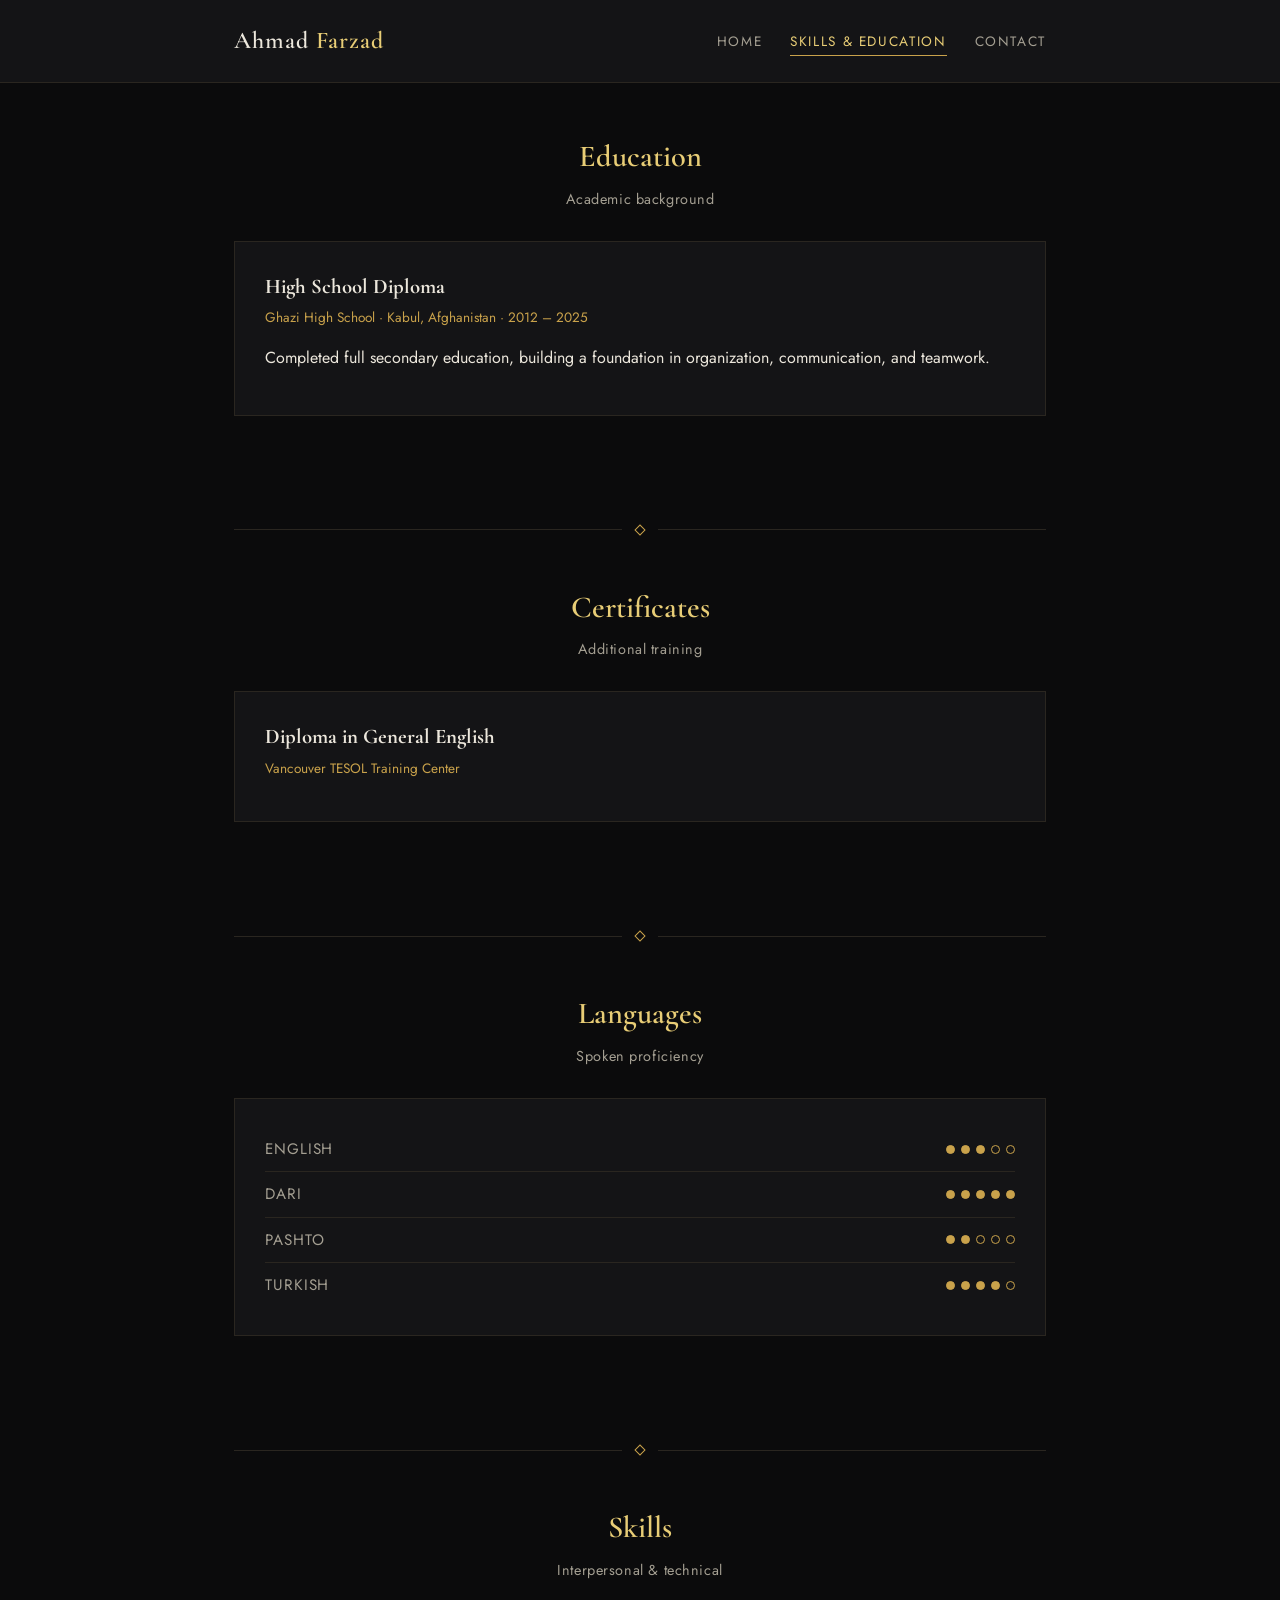
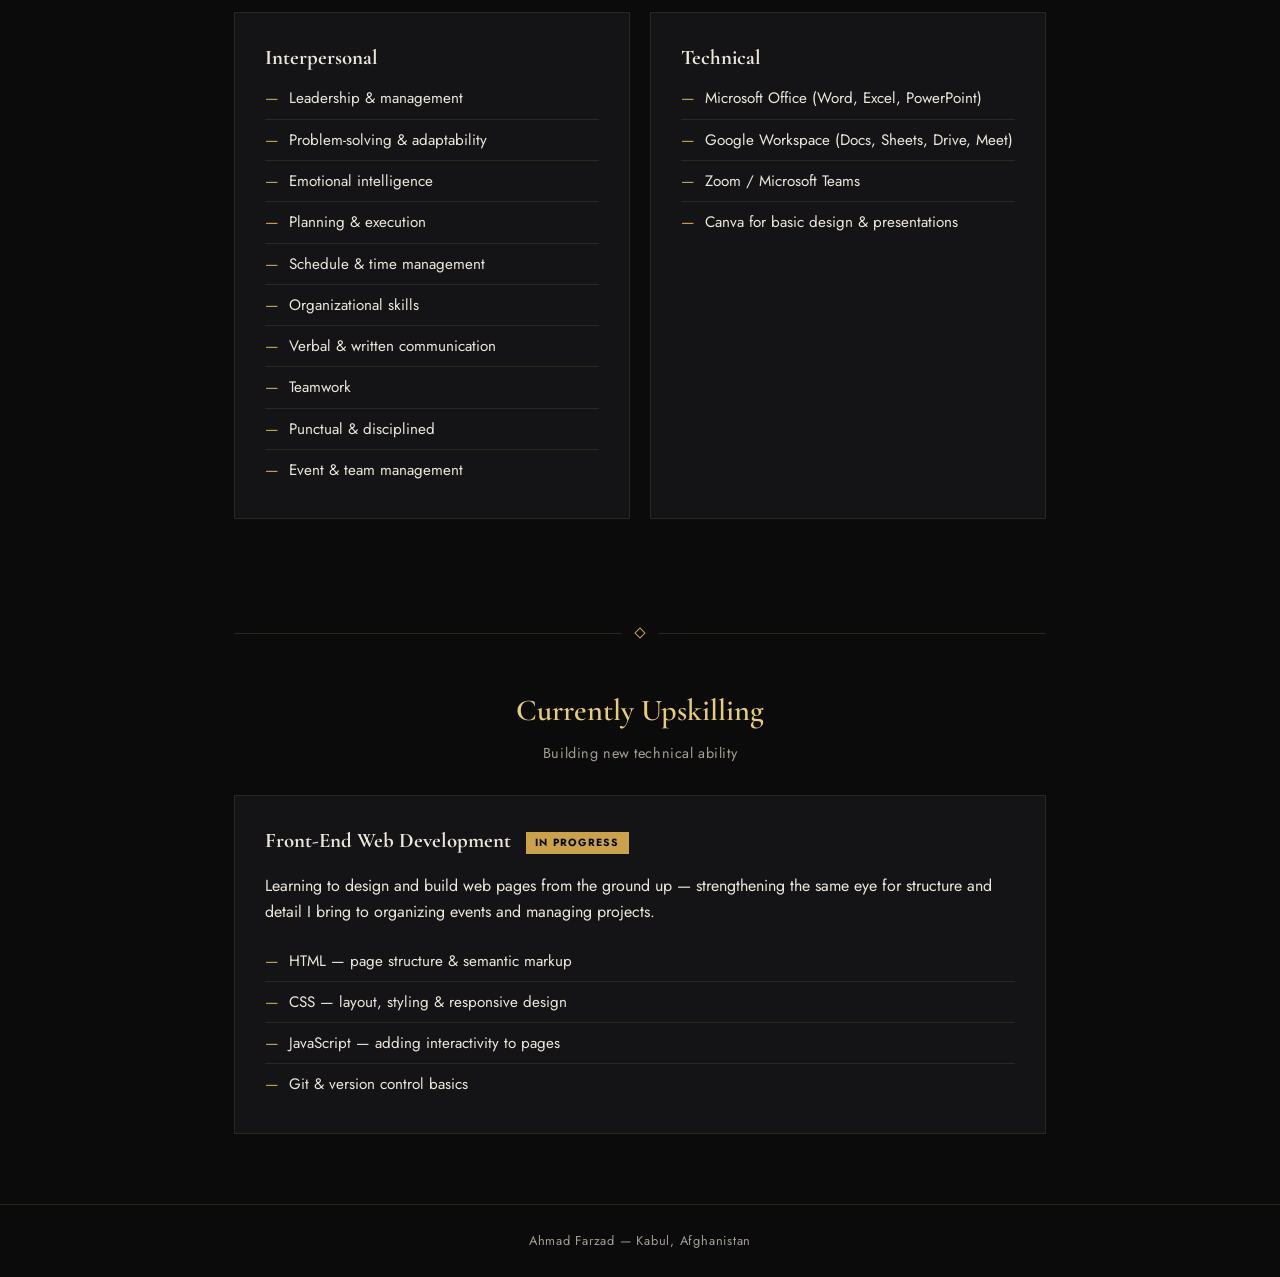
==== skills.html @ d83fe828 "refactor: restructure portfolio website with new layout and styles" ====
<!DOCTYPE html>
<html lang="en">
<head>
<meta charset="UTF-8">
<meta name="viewport" content="width=device-width, initial-scale=1.0">
<title>Skills &amp; Education — Ahmad Farzad</title>
<link rel="preconnect" href="https://fonts.googleapis.com">
<link href="https://fonts.googleapis.com/css2?family=Cormorant+Garamond:wght@500;600;700&family=Jost:wght@300;400;500&display=swap" rel="stylesheet">
<link rel="stylesheet" href="style.css">
</head>
<body>

<header class="site-header">
  <div class="header-inner">
    <div class="brand">Ahmad <span>Farzad</span></div>
    <nav class="main-nav">
      <ul>
        <li><a href="index.html">Home</a></li>
        <li><a href="skills.html" aria-current="page">Skills &amp; Education</a></li>
        <li><a href="contact.html">Contact</a></li>
      </ul>
    </nav>
  </div>
</header>

<main class="wrap">

  <section style="padding-top: 50px;">
    <h2 class="section-title">Education</h2>
    <p class="section-sub">Academic background</p>
    <div class="panel">
      <h3>High School Diploma</h3>
      <div class="meta">Ghazi High School · Kabul, Afghanistan · 2012 – 2025</div>
      <p>Completed full secondary education, building a foundation in
        organization, communication, and teamwork.</p>
    </div>
  </section>

  <div class="divider"><span class="diamond"></span></div>

  <section>
    <h2 class="section-title">Certificates</h2>
    <p class="section-sub">Additional training</p>
    <div class="panel">
      <h3>Diploma in General English</h3>
      <div class="meta">Vancouver TESOL Training Center</div>
    </div>
  </section>

  <div class="divider"><span class="diamond"></span></div>

  <section>
    <h2 class="section-title">Languages</h2>
    <p class="section-sub">Spoken proficiency</p>
    <div class="panel">
      <div class="lang-row">
        <span class="lang-name">English</span>
        <span class="dots">
          <span class="dot filled"></span><span class="dot filled"></span><span class="dot filled"></span><span class="dot"></span><span class="dot"></span>
        </span>
      </div>
      <div class="lang-row">
        <span class="lang-name">Dari</span>
        <span class="dots">
          <span class="dot filled"></span><span class="dot filled"></span><span class="dot filled"></span><span class="dot filled"></span><span class="dot filled"></span>
        </span>
      </div>
      <div class="lang-row">
        <span class="lang-name">Pashto</span>
        <span class="dots">
          <span class="dot filled"></span><span class="dot filled"></span><span class="dot"></span><span class="dot"></span><span class="dot"></span>
        </span>
      </div>
      <div class="lang-row">
        <span class="lang-name">Turkish</span>
        <span class="dots">
          <span class="dot filled"></span><span class="dot filled"></span><span class="dot filled"></span><span class="dot filled"></span><span class="dot"></span>
        </span>
      </div>
    </div>
  </section>

  <div class="divider"><span class="diamond"></span></div>

  <section>
    <h2 class="section-title">Skills</h2>
    <p class="section-sub">Interpersonal &amp; technical</p>
    <div class="grid-two">
      <div class="panel">
        <h3>Interpersonal</h3>
        <ul class="skill-list">
          <li>Leadership &amp; management</li>
          <li>Problem-solving &amp; adaptability</li>
          <li>Emotional intelligence</li>
          <li>Planning &amp; execution</li>
          <li>Schedule &amp; time management</li>
          <li>Organizational skills</li>
          <li>Verbal &amp; written communication</li>
          <li>Teamwork</li>
          <li>Punctual &amp; disciplined</li>
          <li>Event &amp; team management</li>
        </ul>
      </div>
      <div class="panel">
        <h3>Technical</h3>
        <ul class="skill-list">
          <li>Microsoft Office (Word, Excel, PowerPoint)</li>
          <li>Google Workspace (Docs, Sheets, Drive, Meet)</li>
          <li>Zoom / Microsoft Teams</li>
          <li>Canva for basic design &amp; presentations</li>
        </ul>
      </div>
    </div>
  </section>

  <div class="divider"><span class="diamond"></span></div>

  <section>
    <h2 class="section-title">Currently Upskilling</h2>
    <p class="section-sub">Building new technical ability</p>
    <div class="panel">
      <h3>Front-End Web Development <span class="badge">In Progress</span></h3>
      <p>Learning to design and build web pages from the ground up —
        strengthening the same eye for structure and detail I bring to
        organizing events and managing projects.</p>
      <ul class="skill-list">
        <li>HTML — page structure &amp; semantic markup</li>
        <li>CSS — layout, styling &amp; responsive design</li>
        <li>JavaScript — adding interactivity to pages</li>
        <li>Git &amp; version control basics</li>
      </ul>
    </div>
  </section>

</main>

<footer>
  Ahmad Farzad — Kabul, Afghanistan
</footer>

</body>
</html>
---- style.css ----
/* ==========================================================
   Ahmad Farzad — Portfolio
   Palette: near-black ground, antique gold accent
   ========================================================== */

:root {
  --bg: #0b0b0c;
  --bg-panel: #141416;
  --line: #2a2620;
  --gold: #c9a24b;
  --gold-bright: #e8cd76;
  --text: #ece7dc;
  --text-dim: #a49f92;
  --serif: "Cormorant Garamond", Georgia, serif;
  --sans: "Jost", "Segoe UI", Arial, sans-serif;
}

* {
  box-sizing: border-box;
}

html {
  scroll-behavior: smooth;
}

body {
  margin: 0;
  background: var(--bg);
  color: var(--text);
  font-family: var(--sans);
  font-size: 16px;
  line-height: 1.6;
}

a {
  color: var(--gold-bright);
  text-decoration: none;
}
a:hover {
  color: var(--gold);
  text-decoration: underline;
}
a:focus-visible,
button:focus-visible {
  outline: 2px solid var(--gold-bright);
  outline-offset: 3px;
}

/* ---------- layout shell ---------- */

.wrap {
  max-width: 860px;
  margin: 0 auto;
  padding: 0 24px;
}

/* ---------- header / nav ---------- */

header.site-header {
  border-bottom: 1px solid var(--line);
  background: var(--bg-panel);
}

.header-inner {
  display: flex;
  align-items: center;
  justify-content: space-between;
  padding: 22px 24px;
  max-width: 860px;
  margin: 0 auto;
  flex-wrap: wrap;
  gap: 14px;
}

.brand {
  font-family: var(--serif);
  font-size: 1.5rem;
  font-weight: 600;
  color: var(--text);
  letter-spacing: 0.04em;
}

.brand span {
  color: var(--gold-bright);
}

nav.main-nav ul {
  list-style: none;
  display: flex;
  gap: 28px;
  margin: 0;
  padding: 0;
}

nav.main-nav a {
  color: var(--text-dim);
  font-size: 0.85rem;
  letter-spacing: 0.12em;
  text-transform: uppercase;
  padding-bottom: 4px;
  border-bottom: 1px solid transparent;
}

nav.main-nav a:hover,
nav.main-nav a[aria-current="page"] {
  color: var(--gold-bright);
  border-bottom-color: var(--gold);
  text-decoration: none;
}

/* ---------- diamond divider (signature motif) ---------- */

.divider {
  display: flex;
  align-items: center;
  gap: 14px;
  margin: 40px 0;
}

.divider::before,
.divider::after {
  content: "";
  flex: 1;
  height: 1px;
  background: var(--line);
}

.divider .diamond {
  width: 8px;
  height: 8px;
  border: 1px solid var(--gold);
  transform: rotate(45deg);
}

/* ---------- hero ---------- */

.hero {
  padding: 84px 0 60px;
  text-align: center;
}

.hero .eyebrow {
  font-size: 0.8rem;
  letter-spacing: 0.3em;
  text-transform: uppercase;
  color: var(--gold);
  margin-bottom: 18px;
}

.hero h1 {
  font-family: var(--serif);
  font-size: clamp(2.4rem, 6vw, 3.6rem);
  font-weight: 600;
  margin: 0 0 10px;
  letter-spacing: 0.02em;
}

.hero .role {
  color: var(--text-dim);
  font-size: 1.05rem;
  margin-bottom: 26px;
}

.hero p.lead {
  max-width: 560px;
  margin: 0 auto;
  color: var(--text);
  font-size: 1.05rem;
}

.hero .cta-row {
  margin-top: 34px;
  display: flex;
  gap: 16px;
  justify-content: center;
  flex-wrap: wrap;
}

.btn {
  display: inline-block;
  padding: 12px 26px;
  font-size: 0.85rem;
  letter-spacing: 0.1em;
  text-transform: uppercase;
  border: 1px solid var(--gold);
  color: var(--gold-bright);
  transition:
    background 0.2s ease,
    color 0.2s ease;
}

.btn:hover {
  background: var(--gold);
  color: #0b0b0c;
  text-decoration: none;
}

.btn.solid {
  background: var(--gold);
  color: #0b0b0c;
}

.btn.solid:hover {
  background: var(--gold-bright);
  border-color: var(--gold-bright);
  color: #0b0b0c;
}

/* ---------- sections ---------- */

section {
  padding: 10px 0 50px;
}

h2.section-title {
  font-family: var(--serif);
  font-size: 1.9rem;
  font-weight: 600;
  color: var(--gold-bright);
  text-align: center;
  margin: 0 0 6px;
}

p.section-sub {
  text-align: center;
  color: var(--text-dim);
  font-size: 0.9rem;
  margin: 0 0 30px;
  letter-spacing: 0.04em;
}

/* ---------- cards / panels ---------- */

.panel {
  background: var(--bg-panel);
  border: 1px solid var(--line);
  padding: 28px 30px;
  margin-bottom: 20px;
}

.panel h3 {
  font-family: var(--serif);
  font-size: 1.3rem;
  margin: 0 0 4px;
  color: var(--text);
}

.panel .meta {
  color: var(--gold);
  font-size: 0.85rem;
  margin-bottom: 14px;
}

.badge {
  display: inline-block;
  font-family: var(--sans);
  font-size: 0.65rem;
  letter-spacing: 0.12em;
  text-transform: uppercase;
  color: var(--bg);
  background: var(--gold);
  padding: 3px 9px;
  margin-left: 10px;
  vertical-align: middle;
}

/* skills grid */

.grid-two {
  display: grid;
  grid-template-columns: 1fr 1fr;
  gap: 20px;
}

@media (max-width: 640px) {
  .grid-two {
    grid-template-columns: 1fr;
  }
}

ul.skill-list {
  list-style: none;
  margin: 0;
  padding: 0;
}

ul.skill-list li {
  padding: 8px 0;
  border-bottom: 1px solid var(--line);
  font-size: 0.95rem;
  color: var(--text);
}

ul.skill-list li:last-child {
  border-bottom: none;
}

ul.skill-list li::before {
  content: "—";
  color: var(--gold);
  margin-right: 10px;
}

/* language proficiency dots */

.lang-row {
  display: flex;
  align-items: center;
  justify-content: space-between;
  padding: 10px 0;
  border-bottom: 1px solid var(--line);
}

.lang-row:last-child {
  border-bottom: none;
}

.lang-name {
  font-size: 0.95rem;
  letter-spacing: 0.06em;
  text-transform: uppercase;
  color: var(--text-dim);
}

.dots {
  display: flex;
  gap: 6px;
}

.dot {
  width: 9px;
  height: 9px;
  border-radius: 50%;
  border: 1px solid var(--gold);
}

.dot.filled {
  background: var(--gold);
}

/* ---------- contact page ---------- */

.contact-grid {
  display: grid;
  grid-template-columns: repeat(2, 1fr);
  gap: 18px;
  margin-top: 10px;
}

@media (max-width: 640px) {
  .contact-grid {
    grid-template-columns: 1fr;
  }
}

.contact-card {
  background: var(--bg-panel);
  border: 1px solid var(--line);
  padding: 24px;
  text-align: center;
}

.contact-card .label {
  font-size: 0.75rem;
  letter-spacing: 0.2em;
  text-transform: uppercase;
  color: var(--gold);
  margin-bottom: 10px;
}

.contact-card .value {
  font-size: 1.05rem;
  word-break: break-word;
}

/* ---------- footer ---------- */

footer {
  border-top: 1px solid var(--line);
  padding: 26px 24px;
  text-align: center;
  color: var(--text-dim);
  font-size: 0.8rem;
  letter-spacing: 0.06em;
}

/* ---------- reduced motion ---------- */

@media (prefers-reduced-motion: reduce) {
  html {
    scroll-behavior: auto;
  }
  .btn {
    transition: none;
  }
}
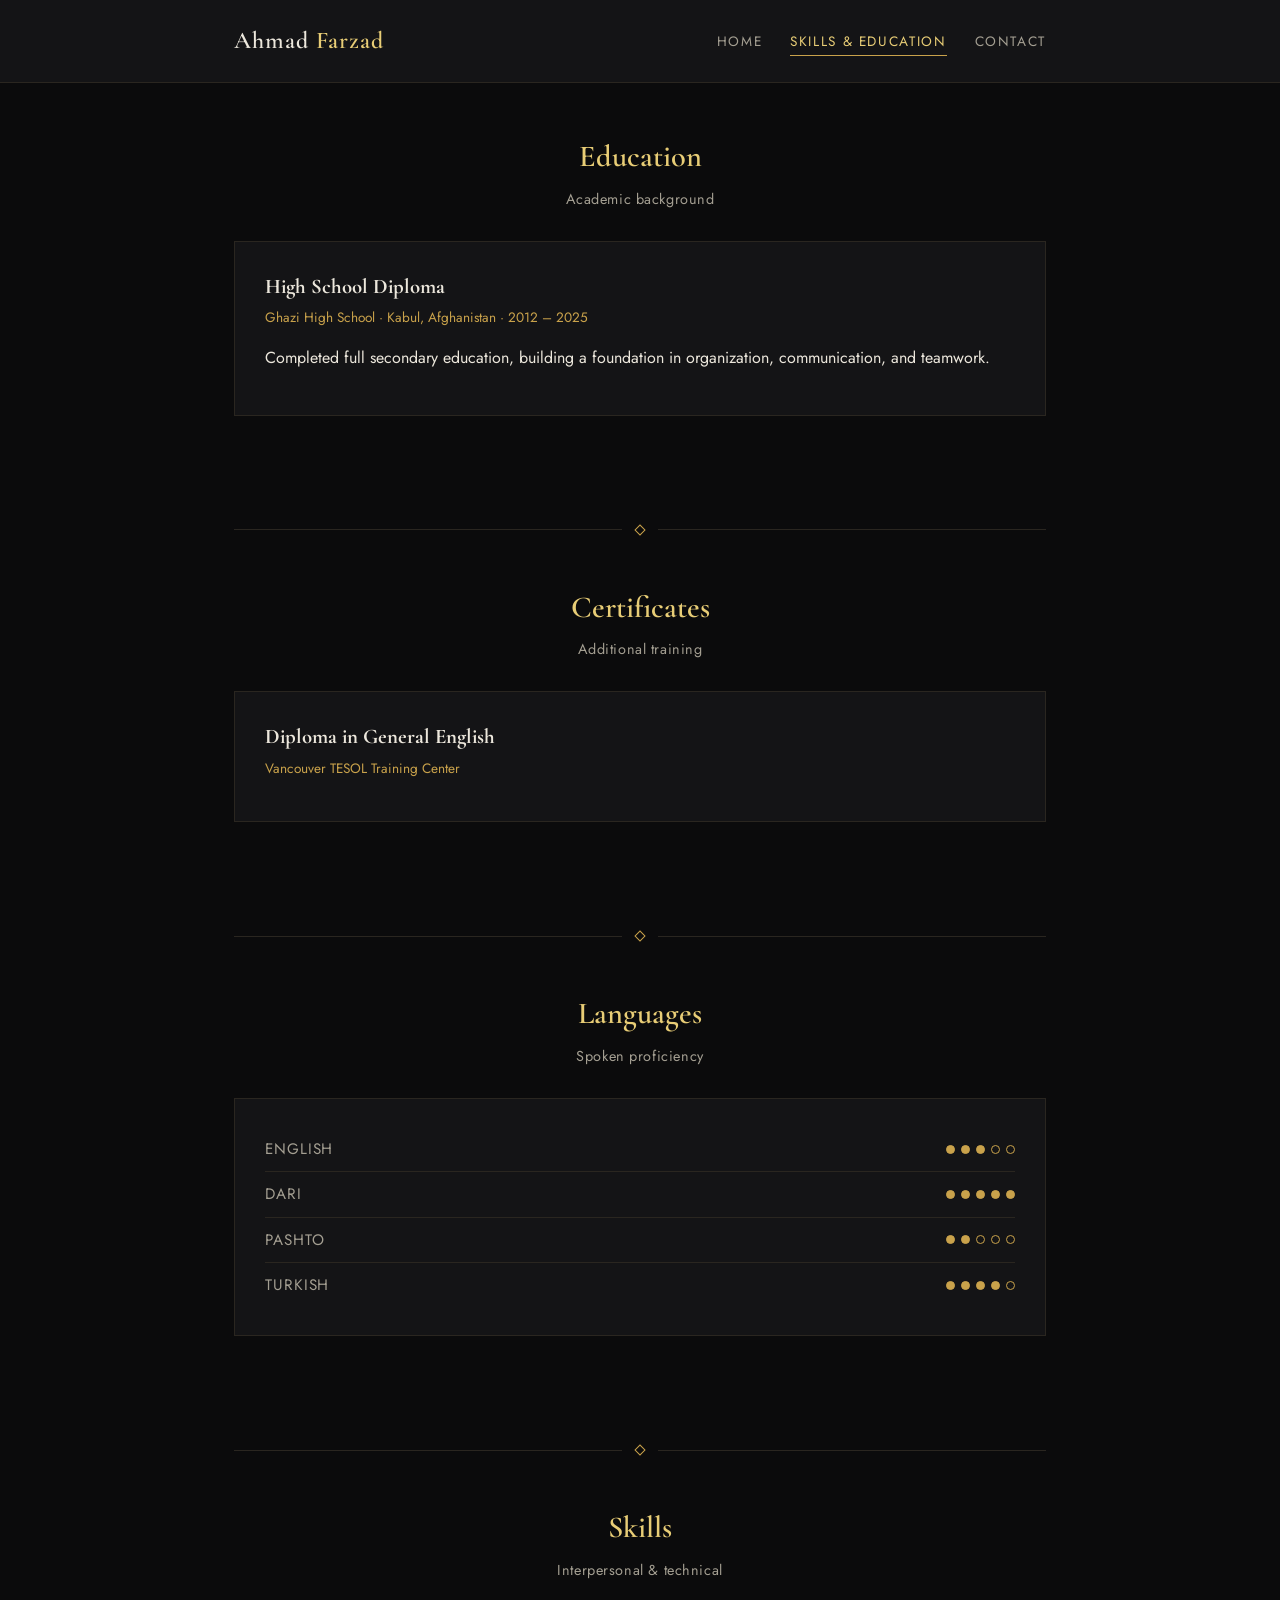
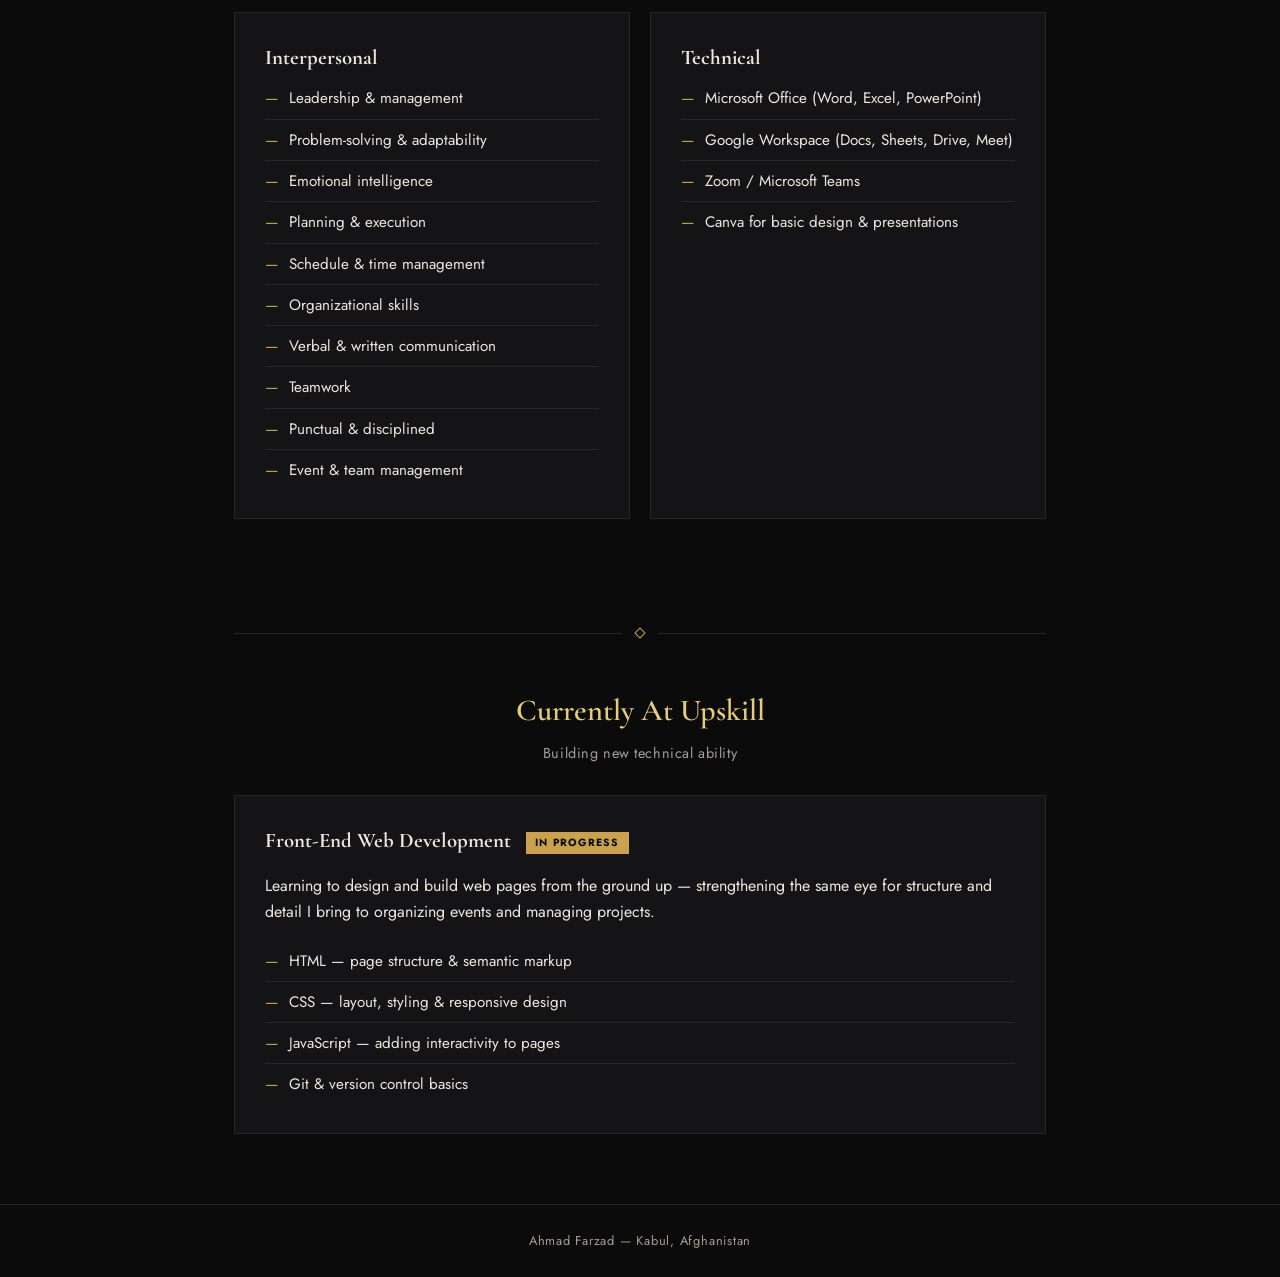
==== commit df7303b3: "refactor: enhance skills.html structure and improve readability" ====
--- a/skills.html
+++ b/skills.html
@@ -1,142 +1,159 @@
-<!DOCTYPE html>
+<!doctype html>
 <html lang="en">
-<head>
-<meta charset="UTF-8">
-<meta name="viewport" content="width=device-width, initial-scale=1.0">
-<title>Skills &amp; Education — Ahmad Farzad</title>
-<link rel="preconnect" href="https://fonts.googleapis.com">
-<link href="https://fonts.googleapis.com/css2?family=Cormorant+Garamond:wght@500;600;700&family=Jost:wght@300;400;500&display=swap" rel="stylesheet">
-<link rel="stylesheet" href="style.css">
-</head>
-<body>
+  <head>
+    <meta charset="UTF-8" />
+    <meta name="viewport" content="width=device-width, initial-scale=1.0" />
+    <title>Skills &amp; Education — Ahmad Farzad</title>
+    <link rel="preconnect" href="https://fonts.googleapis.com" />
+    <link
+      href="https://fonts.googleapis.com/css2?family=Cormorant+Garamond:wght@500;600;700&family=Jost:wght@300;400;500&display=swap"
+      rel="stylesheet"
+    />
+    <link rel="stylesheet" href="style.css" />
+  </head>
+  <body>
+    <header class="site-header">
+      <div class="header-inner">
+        <div class="brand">Ahmad <span>Farzad</span></div>
+        <nav class="main-nav">
+          <ul>
+            <li><a href="index.html">Home</a></li>
+            <li>
+              <a href="skills.html" aria-current="page"
+                >Skills &amp; Education</a
+              >
+            </li>
+            <li><a href="contact.html">Contact</a></li>
+          </ul>
+        </nav>
+      </div>
+    </header>
 
-<header class="site-header">
-  <div class="header-inner">
-    <div class="brand">Ahmad <span>Farzad</span></div>
-    <nav class="main-nav">
-      <ul>
-        <li><a href="index.html">Home</a></li>
-        <li><a href="skills.html" aria-current="page">Skills &amp; Education</a></li>
-        <li><a href="contact.html">Contact</a></li>
-      </ul>
-    </nav>
-  </div>
-</header>
+    <main class="wrap">
+      <section style="padding-top: 50px">
+        <h2 class="section-title">Education</h2>
+        <p class="section-sub">Academic background</p>
+        <div class="panel">
+          <h3>High School Diploma</h3>
+          <div class="meta">
+            Ghazi High School · Kabul, Afghanistan · 2012 – 2025
+          </div>
+          <p>
+            Completed full secondary education, building a foundation in
+            organization, communication, and teamwork.
+          </p>
+        </div>
+      </section>
 
-<main class="wrap">
+      <div class="divider"><span class="diamond"></span></div>
 
-  <section style="padding-top: 50px;">
-    <h2 class="section-title">Education</h2>
-    <p class="section-sub">Academic background</p>
-    <div class="panel">
-      <h3>High School Diploma</h3>
-      <div class="meta">Ghazi High School · Kabul, Afghanistan · 2012 – 2025</div>
-      <p>Completed full secondary education, building a foundation in
-        organization, communication, and teamwork.</p>
-    </div>
-  </section>
+      <section>
+        <h2 class="section-title">Certificates</h2>
+        <p class="section-sub">Additional training</p>
+        <div class="panel">
+          <h3>Diploma in General English</h3>
+          <div class="meta">Vancouver TESOL Training Center</div>
+        </div>
+      </section>
 
-  <div class="divider"><span class="diamond"></span></div>
+      <div class="divider"><span class="diamond"></span></div>
 
-  <section>
-    <h2 class="section-title">Certificates</h2>
-    <p class="section-sub">Additional training</p>
-    <div class="panel">
-      <h3>Diploma in General English</h3>
-      <div class="meta">Vancouver TESOL Training Center</div>
-    </div>
-  </section>
+      <section>
+        <h2 class="section-title">Languages</h2>
+        <p class="section-sub">Spoken proficiency</p>
+        <div class="panel">
+          <div class="lang-row">
+            <span class="lang-name">English</span>
+            <span class="dots">
+              <span class="dot filled"></span><span class="dot filled"></span
+              ><span class="dot filled"></span><span class="dot"></span
+              ><span class="dot"></span>
+            </span>
+          </div>
+          <div class="lang-row">
+            <span class="lang-name">Dari</span>
+            <span class="dots">
+              <span class="dot filled"></span><span class="dot filled"></span
+              ><span class="dot filled"></span><span class="dot filled"></span
+              ><span class="dot filled"></span>
+            </span>
+          </div>
+          <div class="lang-row">
+            <span class="lang-name">Pashto</span>
+            <span class="dots">
+              <span class="dot filled"></span><span class="dot filled"></span
+              ><span class="dot"></span><span class="dot"></span
+              ><span class="dot"></span>
+            </span>
+          </div>
+          <div class="lang-row">
+            <span class="lang-name">Turkish</span>
+            <span class="dots">
+              <span class="dot filled"></span><span class="dot filled"></span
+              ><span class="dot filled"></span><span class="dot filled"></span
+              ><span class="dot"></span>
+            </span>
+          </div>
+        </div>
+      </section>
 
-  <div class="divider"><span class="diamond"></span></div>
+      <div class="divider"><span class="diamond"></span></div>
 
-  <section>
-    <h2 class="section-title">Languages</h2>
-    <p class="section-sub">Spoken proficiency</p>
-    <div class="panel">
-      <div class="lang-row">
-        <span class="lang-name">English</span>
-        <span class="dots">
-          <span class="dot filled"></span><span class="dot filled"></span><span class="dot filled"></span><span class="dot"></span><span class="dot"></span>
-        </span>
-      </div>
-      <div class="lang-row">
-        <span class="lang-name">Dari</span>
-        <span class="dots">
-          <span class="dot filled"></span><span class="dot filled"></span><span class="dot filled"></span><span class="dot filled"></span><span class="dot filled"></span>
-        </span>
-      </div>
-      <div class="lang-row">
-        <span class="lang-name">Pashto</span>
-        <span class="dots">
-          <span class="dot filled"></span><span class="dot filled"></span><span class="dot"></span><span class="dot"></span><span class="dot"></span>
-        </span>
-      </div>
-      <div class="lang-row">
-        <span class="lang-name">Turkish</span>
-        <span class="dots">
-          <span class="dot filled"></span><span class="dot filled"></span><span class="dot filled"></span><span class="dot filled"></span><span class="dot"></span>
-        </span>
-      </div>
-    </div>
-  </section>
+      <section>
+        <h2 class="section-title">Skills</h2>
+        <p class="section-sub">Interpersonal &amp; technical</p>
+        <div class="grid-two">
+          <div class="panel">
+            <h3>Interpersonal</h3>
+            <ul class="skill-list">
+              <li>Leadership &amp; management</li>
+              <li>Problem-solving &amp; adaptability</li>
+              <li>Emotional intelligence</li>
+              <li>Planning &amp; execution</li>
+              <li>Schedule &amp; time management</li>
+              <li>Organizational skills</li>
+              <li>Verbal &amp; written communication</li>
+              <li>Teamwork</li>
+              <li>Punctual &amp; disciplined</li>
+              <li>Event &amp; team management</li>
+            </ul>
+          </div>
+          <div class="panel">
+            <h3>Technical</h3>
+            <ul class="skill-list">
+              <li>Microsoft Office (Word, Excel, PowerPoint)</li>
+              <li>Google Workspace (Docs, Sheets, Drive, Meet)</li>
+              <li>Zoom / Microsoft Teams</li>
+              <li>Canva for basic design &amp; presentations</li>
+            </ul>
+          </div>
+        </div>
+      </section>
 
-  <div class="divider"><span class="diamond"></span></div>
+      <div class="divider"><span class="diamond"></span></div>
 
-  <section>
-    <h2 class="section-title">Skills</h2>
-    <p class="section-sub">Interpersonal &amp; technical</p>
-    <div class="grid-two">
-      <div class="panel">
-        <h3>Interpersonal</h3>
-        <ul class="skill-list">
-          <li>Leadership &amp; management</li>
-          <li>Problem-solving &amp; adaptability</li>
-          <li>Emotional intelligence</li>
-          <li>Planning &amp; execution</li>
-          <li>Schedule &amp; time management</li>
-          <li>Organizational skills</li>
-          <li>Verbal &amp; written communication</li>
-          <li>Teamwork</li>
-          <li>Punctual &amp; disciplined</li>
-          <li>Event &amp; team management</li>
-        </ul>
-      </div>
-      <div class="panel">
-        <h3>Technical</h3>
-        <ul class="skill-list">
-          <li>Microsoft Office (Word, Excel, PowerPoint)</li>
-          <li>Google Workspace (Docs, Sheets, Drive, Meet)</li>
-          <li>Zoom / Microsoft Teams</li>
-          <li>Canva for basic design &amp; presentations</li>
-        </ul>
-      </div>
-    </div>
-  </section>
+      <section>
+        <h2 class="section-title">Currently At Upskill</h2>
+        <p class="section-sub">Building new technical ability</p>
+        <div class="panel">
+          <h3>
+            Front-End Web Development <span class="badge">In Progress</span>
+          </h3>
+          <p>
+            Learning to design and build web pages from the ground up —
+            strengthening the same eye for structure and detail I bring to
+            organizing events and managing projects.
+          </p>
+          <ul class="skill-list">
+            <li>HTML — page structure &amp; semantic markup</li>
+            <li>CSS — layout, styling &amp; responsive design</li>
+            <li>JavaScript — adding interactivity to pages</li>
+            <li>Git &amp; version control basics</li>
+          </ul>
+        </div>
+      </section>
+    </main>
 
-  <div class="divider"><span class="diamond"></span></div>
-
-  <section>
-    <h2 class="section-title">Currently Upskilling</h2>
-    <p class="section-sub">Building new technical ability</p>
-    <div class="panel">
-      <h3>Front-End Web Development <span class="badge">In Progress</span></h3>
-      <p>Learning to design and build web pages from the ground up —
-        strengthening the same eye for structure and detail I bring to
-        organizing events and managing projects.</p>
-      <ul class="skill-list">
-        <li>HTML — page structure &amp; semantic markup</li>
-        <li>CSS — layout, styling &amp; responsive design</li>
-        <li>JavaScript — adding interactivity to pages</li>
-        <li>Git &amp; version control basics</li>
-      </ul>
-    </div>
-  </section>
-
-</main>
-
-<footer>
-  Ahmad Farzad — Kabul, Afghanistan
-</footer>
-
-</body>
-</html>+    <footer>Ahmad Farzad — Kabul, Afghanistan</footer>
+  </body>
+</html>
